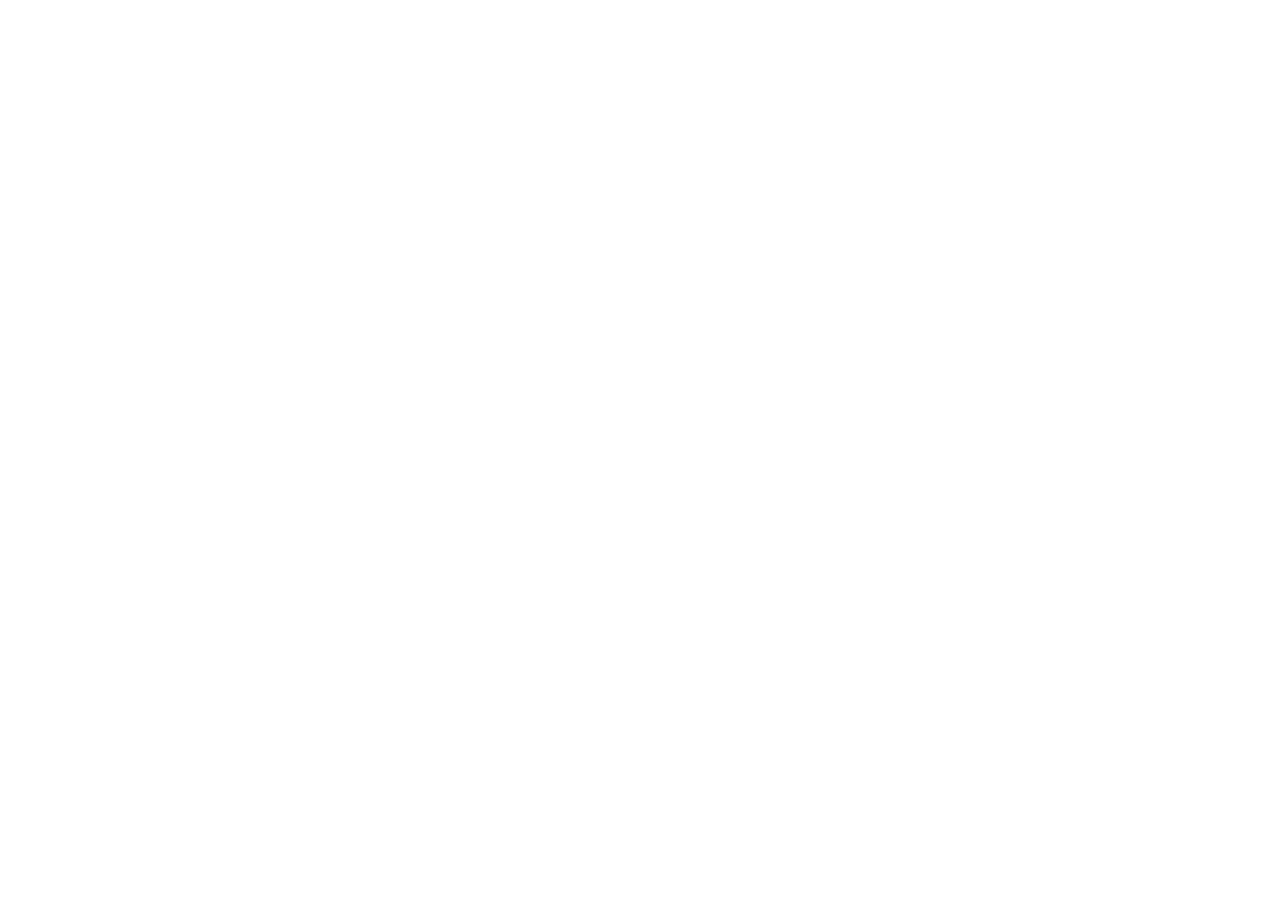
==== index.html @ d242ec29 "feat: criar base inicial do Gestão Pro - index.html" ====
<!doctype html>
<html lang="pt-BR">
<head>
<meta charset="UTF-8"><meta name="viewport" content="width=device-width,initial-scale=1,viewport-fit=cover">
<meta name="theme-color" content="#111827"><meta name="description" content="Sistema completo para pequenos comércios">
<title>Gestão Pro — Pequenos Comércios</title>
<link rel="stylesheet" href="styles.css">
</head>
<body>
<div id="app"></div>
<script src="app.js"></script>
</body>
</html>
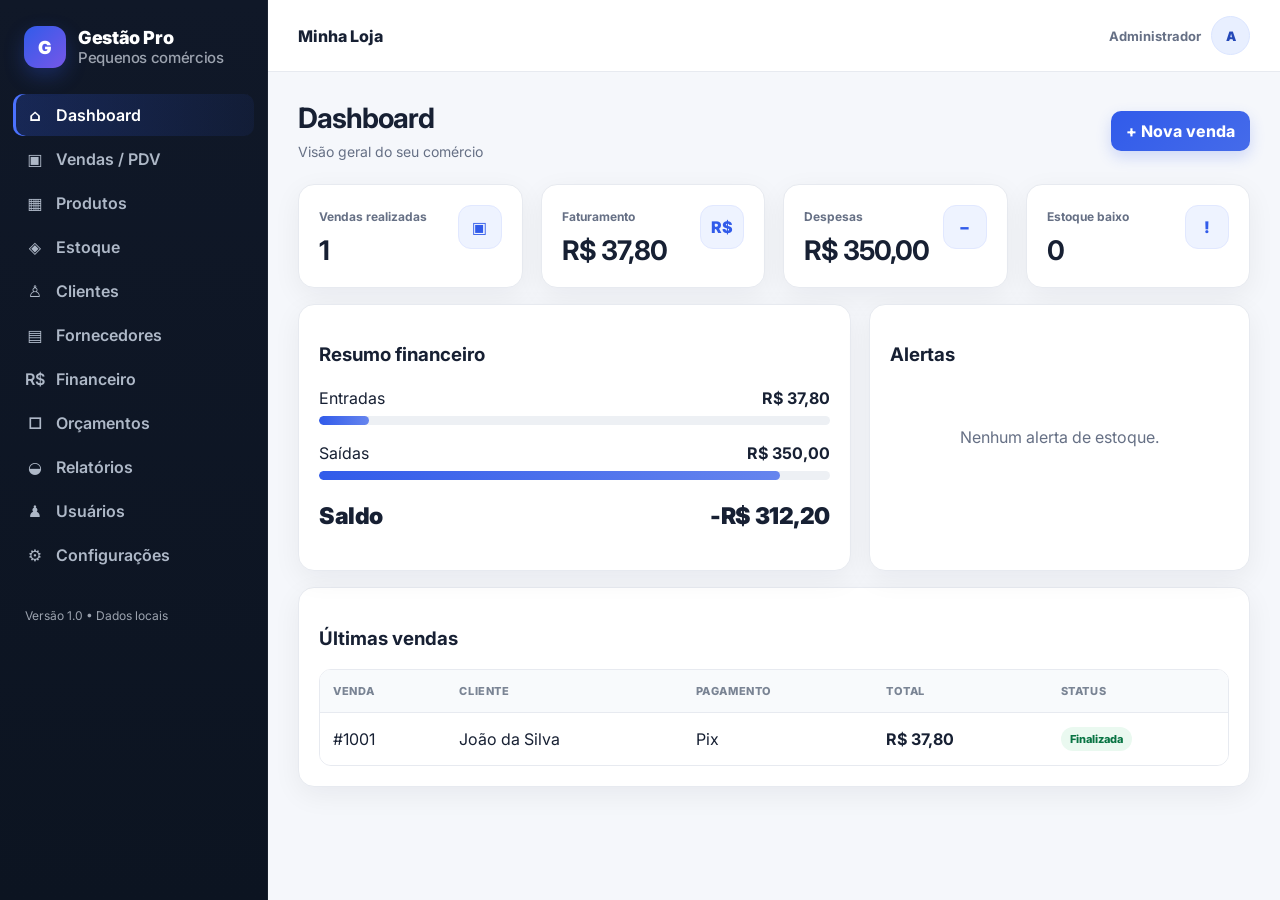
==== commit 31401b7b: "melhora metadados e carregamento visual" ====
--- a/index.html
+++ b/index.html
@@ -1,9 +1,15 @@
 <!doctype html>
 <html lang="pt-BR">
 <head>
-<meta charset="UTF-8"><meta name="viewport" content="width=device-width,initial-scale=1,viewport-fit=cover">
-<meta name="theme-color" content="#111827"><meta name="description" content="Sistema completo para pequenos comércios">
+<meta charset="UTF-8">
+<meta name="viewport" content="width=device-width,initial-scale=1,viewport-fit=cover">
+<meta name="theme-color" content="#101828">
+<meta name="description" content="Gestão Pro — sistema completo para pequenos comércios">
+<meta name="color-scheme" content="light">
 <title>Gestão Pro — Pequenos Comércios</title>
+<link rel="preconnect" href="https://fonts.googleapis.com">
+<link rel="preconnect" href="https://fonts.gstatic.com" crossorigin>
+<link href="https://fonts.googleapis.com/css2?family=Inter:wght@400;500;600;700;800;900&display=swap" rel="stylesheet">
 <link rel="stylesheet" href="styles.css">
 </head>
 <body>
--- a/styles.css
+++ b/styles.css
@@ -0,0 +1,75 @@
+:root{--bg:#f5f7fb;--panel:#fff;--panel-soft:#f8fafc;--text:#172033;--muted:#667085;--line:#e7eaf0;--primary:#315bea;--primary2:#2448c7;--danger:#dc3545;--success:#159947;--warning:#c87900;--shadow:0 8px 28px rgba(15,23,42,.06);--shadow-lg:0 18px 50px rgba(15,23,42,.12);--radius:16px;--sidebar:#101828;--sidebar-soft:#182230}
+*{box-sizing:border-box}
+html{scroll-behavior:smooth}
+body{margin:0;font-family:Inter,ui-sans-serif,system-ui,-apple-system,BlinkMacSystemFont,"Segoe UI",sans-serif;background:var(--bg);color:var(--text);-webkit-font-smoothing:antialiased}
+button,input,select,textarea{font:inherit}
+button{cursor:pointer;border:0}
+.app{min-height:100vh;display:flex}
+.sidebar{width:268px;background:linear-gradient(180deg,#101828 0%,#0c1421 100%);color:#fff;padding:18px 13px;position:fixed;inset:0 auto 0 0;z-index:20;overflow:auto;border-right:1px solid rgba(255,255,255,.05)}
+.brand{display:flex;align-items:center;gap:12px;padding:8px 11px 24px;font-weight:850;font-size:18px;letter-spacing:-.02em}
+.brand-mark{width:42px;height:42px;border-radius:13px;background:linear-gradient(135deg,#315bea,#7657e8);display:grid;place-items:center;font-weight:900;box-shadow:0 8px 20px rgba(49,91,234,.28)}
+.nav-label{font-size:10px;color:#7f8b9d;text-transform:uppercase;letter-spacing:.12em;padding:16px 12px 7px;font-weight:800}
+.nav button{width:100%;text-align:left;background:transparent;color:#aeb8c7;padding:11px 12px;border-radius:10px;margin:2px 0;display:flex;gap:11px;align-items:center;font-weight:600;transition:.18s}
+.nav button:hover{background:rgba(255,255,255,.055);color:#fff;transform:translateX(2px)}
+.nav button.active{background:linear-gradient(90deg,rgba(49,91,234,.24),rgba(49,91,234,.08));color:#fff;box-shadow:inset 3px 0 0 #4b72ff}
+.main{margin-left:268px;min-width:0;flex:1}
+.topbar{height:72px;background:rgba(255,255,255,.94);backdrop-filter:blur(16px);border-bottom:1px solid var(--line);display:flex;align-items:center;justify-content:space-between;padding:0 30px;position:sticky;top:0;z-index:10}
+.menu-mobile{display:none}
+.content{padding:30px;max-width:1680px;margin:auto}
+.page-head{display:flex;justify-content:space-between;gap:20px;align-items:center;margin-bottom:24px}
+.page-head h1{margin:0;font-size:28px;line-height:1.2;letter-spacing:-.035em}
+.page-head p{margin:7px 0 0;color:var(--muted);font-size:14px}
+.actions{display:flex;gap:9px;flex-wrap:wrap}
+.btn{padding:10px 15px;border-radius:10px;background:#eef1f5;color:#273142;font-weight:750;transition:.18s;box-shadow:0 1px 1px rgba(15,23,42,.03)}
+.btn:hover{transform:translateY(-1px);filter:brightness(.98)}
+.btn.primary{background:linear-gradient(135deg,var(--primary),#456bea);color:#fff;box-shadow:0 6px 15px rgba(49,91,234,.2)}
+.btn.primary:hover{background:linear-gradient(135deg,var(--primary2),var(--primary))}
+.btn.danger{background:#fff0f1;color:#b42333}.btn.success{background:#ecfdf3;color:#087443}.btn.warning{background:#fff7e8;color:#9a5b00}
+.grid{display:grid;gap:18px}
+.stats{grid-template-columns:repeat(4,minmax(0,1fr))}
+.card{background:var(--panel);border:1px solid var(--line);border-radius:var(--radius);box-shadow:var(--shadow);padding:20px;transition:box-shadow .18s,border-color .18s}
+.card:hover{box-shadow:0 12px 34px rgba(15,23,42,.075);border-color:#dde2eb}
+.stat{display:flex;justify-content:space-between;align-items:flex-start;min-height:86px}
+.stat small{color:var(--muted);font-size:12px;font-weight:700}
+.stat strong{display:block;font-size:27px;letter-spacing:-.035em;margin-top:9px}
+.stat-icon{width:44px;height:44px;border-radius:13px;background:#eef3ff;color:var(--primary);display:grid;place-items:center;font-weight:850;border:1px solid #e1e8ff}
+.two{grid-template-columns:1.45fr 1fr}
+.three{grid-template-columns:repeat(3,1fr)}
+.table-wrap{overflow:auto;border:1px solid var(--line);border-radius:12px}
+.table{width:100%;border-collapse:separate;border-spacing:0;min-width:700px;background:#fff}
+.table th,.table td{padding:14px 13px;border-bottom:1px solid var(--line);text-align:left}
+.table th{font-size:11px;color:#7a8494;text-transform:uppercase;letter-spacing:.055em;background:#f8fafc;font-weight:800;white-space:nowrap}
+.table tr:last-child td{border-bottom:0}
+.table tbody tr:hover td{background:#fbfcfe}
+.badge{display:inline-flex;align-items:center;padding:5px 9px;border-radius:999px;font-size:11px;font-weight:800;white-space:nowrap}
+.badge.success{background:#eaf9f0;color:#087443}.badge.warning{background:#fff5dd;color:#8a5700}.badge.danger{background:#fff0f1;color:#a61b2b}.badge.info{background:#edf3ff;color:#2448b8}
+.muted{color:var(--muted)}
+.form-grid{display:grid;grid-template-columns:repeat(2,minmax(0,1fr));gap:15px}
+.field label{display:block;font-size:12px;color:#475467;font-weight:750;margin-bottom:7px}
+.field input,.field select,.field textarea{width:100%;padding:11px 12px;border:1px solid #d9dee8;border-radius:10px;background:#fff;color:var(--text);outline:none;transition:.16s}
+.field input::placeholder,.field textarea::placeholder{color:#98a2b3}
+.field input:hover,.field select:hover,.field textarea:hover{border-color:#c5ccd8}
+.field input:focus,.field select:focus,.field textarea:focus{border-color:var(--primary);box-shadow:0 0 0 3px rgba(49,91,234,.12)}
+.field.full{grid-column:1/-1}
+.search{max-width:380px}
+.pos{display:grid;grid-template-columns:1.55fr .9fr;gap:18px}
+.products{display:grid;grid-template-columns:repeat(3,minmax(0,1fr));gap:13px}
+.product{border:1px solid var(--line);border-radius:14px;padding:15px;background:#fff;transition:.18s}
+.product:hover{transform:translateY(-2px);box-shadow:0 9px 25px rgba(15,23,42,.07);border-color:#d7deea}
+.product h3{margin:0 0 7px;font-size:15px;letter-spacing:-.01em}.price{font-size:19px;font-weight:900;color:#1d2939}
+.product .row{display:flex;justify-content:space-between;align-items:center;margin-top:14px}
+.cart-item{display:flex;justify-content:space-between;gap:10px;padding:12px 0;border-bottom:1px solid var(--line)}
+.qty{display:flex;align-items:center;gap:7px}.qty button{width:29px;height:29px;border-radius:8px;background:#eef1f5;color:#344054;font-weight:800}
+.total{font-size:23px;font-weight:900;display:flex;justify-content:space-between;margin:20px 0;letter-spacing:-.02em}
+.bar{height:9px;background:#edf0f4;border-radius:99px;overflow:hidden}.bar i{display:block;height:100%;background:linear-gradient(90deg,var(--primary),#6685ee);border-radius:99px}
+.empty{padding:42px;text-align:center;color:var(--muted)}
+.modal-back{position:fixed;inset:0;background:rgba(15,23,42,.58);backdrop-filter:blur(3px);z-index:50;display:grid;place-items:center;padding:18px}
+.modal{background:#fff;border:1px solid rgba(255,255,255,.5);border-radius:18px;box-shadow:var(--shadow-lg);max-width:680px;width:100%;max-height:90vh;overflow:auto;padding:24px}
+.modal-head{display:flex;justify-content:space-between;align-items:center;margin-bottom:20px}.modal-head h2{margin:0;font-size:20px;letter-spacing:-.02em}
+.close{background:#f2f4f7;color:#475467;border-radius:9px;width:35px;height:35px;font-size:17px}.close:hover{background:#e7eaf0}
+.toast{position:fixed;right:22px;bottom:22px;background:#101828;color:#fff;padding:13px 17px;border-radius:11px;z-index:100;box-shadow:var(--shadow-lg);font-weight:650}
+.user-menu{display:flex;align-items:center;gap:10px;font-size:13px;font-weight:700}.avatar{width:39px;height:39px;border-radius:50%;background:#e8efff;color:#2448b8;display:grid;place-items:center;font-weight:900;border:1px solid #dbe5ff}
+.mobile-only{display:none}
+@media(max-width:1100px){.sidebar{width:245px}.main{margin-left:245px}.stats{grid-template-columns:repeat(2,1fr)}.two,.pos{grid-template-columns:1fr}.products{grid-template-columns:repeat(2,1fr)}}
+@media(max-width:760px){.sidebar{transform:translateX(-100%);transition:.22s;box-shadow:20px 0 50px rgba(0,0,0,.18)}.sidebar.open{transform:translateX(0)}.main{margin-left:0}.topbar{height:66px;padding:0 15px}.menu-mobile{display:grid;place-items:center;background:#f1f3f7;color:#344054;border-radius:10px;width:40px;height:40px}.content{padding:20px 14px}.page-head{align-items:flex-start;flex-direction:column;margin-bottom:19px}.stats{grid-template-columns:1fr 1fr;gap:12px}.three{grid-template-columns:1fr}.form-grid{grid-template-columns:1fr}.products{grid-template-columns:1fr}.search{max-width:none;width:100%}.card{padding:16px}.mobile-only{display:block}}
+@media(max-width:450px){.stats{grid-template-columns:1fr}.topbar{height:62px}.page-head h1{font-size:23px}.actions{width:100%}.actions .btn{flex:1}.user-menu span{display:none}.table{min-width:620px}.modal{padding:19px;border-radius:15px}}
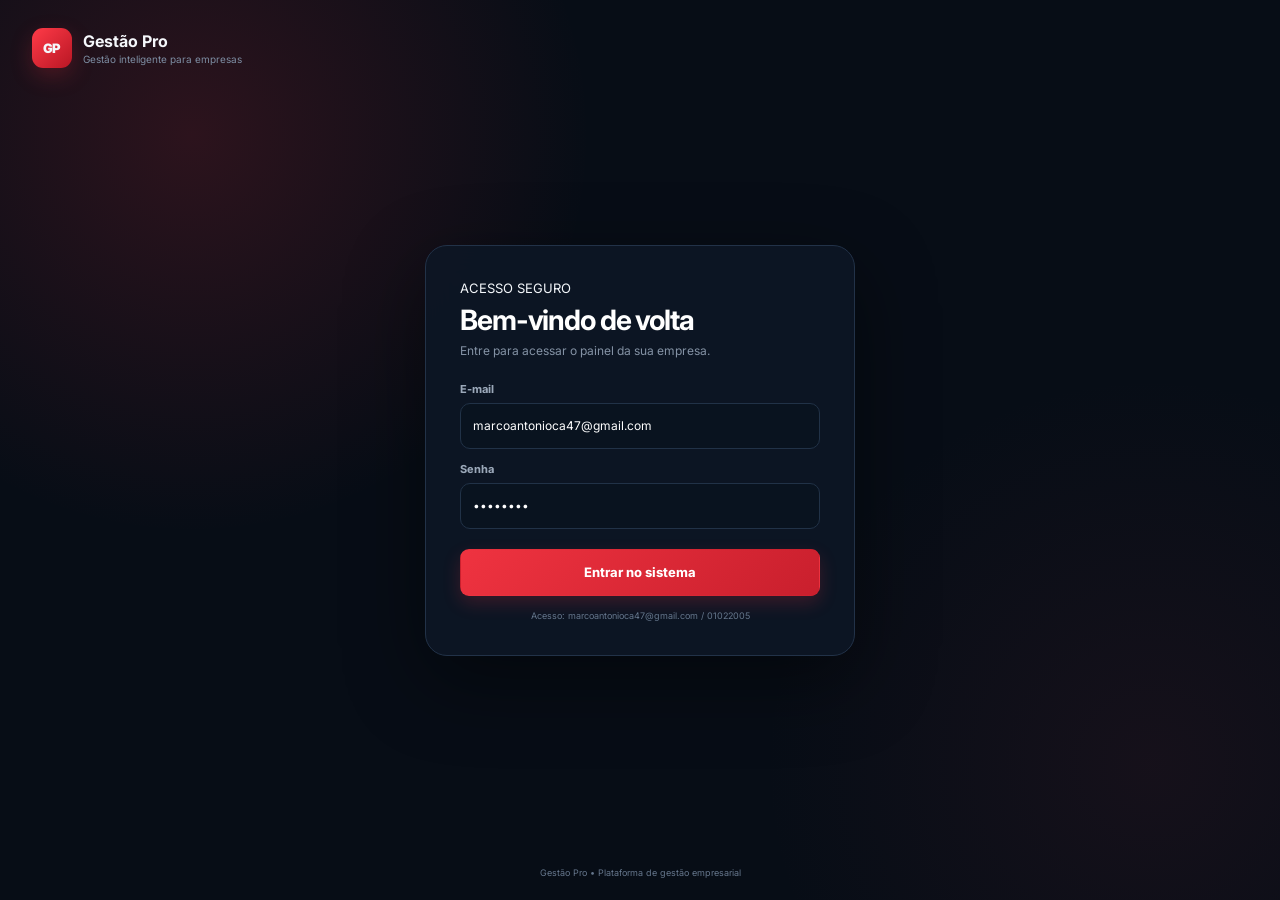
==== commit d59d1089: "Forçar tema dark e renovar cache do CSS" ====
--- a/index.html
+++ b/index.html
@@ -5,12 +5,12 @@
 <meta name="viewport" content="width=device-width,initial-scale=1,viewport-fit=cover">
 <meta name="theme-color" content="#101828">
 <meta name="description" content="Gestão Pro — sistema completo para pequenos comércios">
-<meta name="color-scheme" content="light">
+<meta name="color-scheme" content="dark">
 <title>Gestão Pro — Pequenos Comércios</title>
 <link rel="preconnect" href="https://fonts.googleapis.com">
 <link rel="preconnect" href="https://fonts.gstatic.com" crossorigin>
 <link href="https://fonts.googleapis.com/css2?family=Inter:wght@400;500;600;700;800;900&display=swap" rel="stylesheet">
-<link rel="stylesheet" href="styles.css">
+<link rel="stylesheet" href="styles.css?v=20261007-1">
 </head>
 <body>
 <div id="app"></div>
--- a/styles.css
+++ b/styles.css
@@ -73,3 +73,194 @@
 @media(max-width:1100px){.sidebar{width:245px}.main{margin-left:245px}.stats{grid-template-columns:repeat(2,1fr)}.two,.pos{grid-template-columns:1fr}.products{grid-template-columns:repeat(2,1fr)}}
 @media(max-width:760px){.sidebar{transform:translateX(-100%);transition:.22s;box-shadow:20px 0 50px rgba(0,0,0,.18)}.sidebar.open{transform:translateX(0)}.main{margin-left:0}.topbar{height:66px;padding:0 15px}.menu-mobile{display:grid;place-items:center;background:#f1f3f7;color:#344054;border-radius:10px;width:40px;height:40px}.content{padding:20px 14px}.page-head{align-items:flex-start;flex-direction:column;margin-bottom:19px}.stats{grid-template-columns:1fr 1fr;gap:12px}.three{grid-template-columns:1fr}.form-grid{grid-template-columns:1fr}.products{grid-template-columns:1fr}.search{max-width:none;width:100%}.card{padding:16px}.mobile-only{display:block}}
 @media(max-width:450px){.stats{grid-template-columns:1fr}.topbar{height:62px}.page-head h1{font-size:23px}.actions{width:100%}.actions .btn{flex:1}.user-menu span{display:none}.table{min-width:620px}.modal{padding:19px;border-radius:15px}}
+
+/* Corporate SaaS refinement */
+:root{--primary:#2563eb;--primary2:#1d4ed8;--bg:#f4f6fa;--panel:#fff;--text:#111827;--muted:#667085;--line:#e5e7eb;--sidebar:#0b1220}
+body{background:linear-gradient(180deg,#f7f8fb 0,#f3f5f9 100%);font-size:14px}
+.sidebar{width:276px;padding:18px 14px;background:linear-gradient(180deg,#0b1220 0%,#111b2d 55%,#0b1220 100%);border-right:1px solid rgba(255,255,255,.06)}
+.main{margin-left:276px}
+.brand{padding:7px 10px 20px;gap:12px}
+.brand-mark{width:43px;height:43px;border-radius:12px;background:linear-gradient(135deg,#3b82f6,#7c3aed);font-size:13px;letter-spacing:-.06em}
+.brand-copy{display:flex;flex-direction:column;gap:2px;line-height:1.1}
+.brand-copy strong{font-size:17px;letter-spacing:-.03em}.brand-copy small{font-size:10px;color:#8d9aad;font-weight:600}
+.sidebar-company{display:flex;align-items:center;gap:10px;margin:4px 3px 14px;padding:11px;border:1px solid rgba(255,255,255,.08);background:rgba(255,255,255,.035);border-radius:12px}
+.sidebar-company small{display:block;color:#77859a;font-size:8px;letter-spacing:.1em;font-weight:800}.sidebar-company b{display:block;color:#e8edf5;font-size:12px;margin-top:3px;max-width:180px;white-space:nowrap;overflow:hidden;text-overflow:ellipsis}.company-dot{width:8px;height:8px;border-radius:50%;background:#22c55e;box-shadow:0 0 0 4px rgba(34,197,94,.12);flex:none}
+.nav-label{font-size:9px;color:#66758b;padding:15px 10px 6px;letter-spacing:.14em}
+.nav button{height:43px;padding:9px 11px;margin:2px 0;color:#98a5b8;border-radius:10px;font-size:13px}
+.nav button:hover{background:rgba(255,255,255,.055);color:#fff;transform:none}
+.nav button.active{background:linear-gradient(90deg,rgba(59,130,246,.2),rgba(59,130,246,.07));box-shadow:inset 3px 0 0 #4d82ff;color:#fff}
+.nav-icon{width:27px;height:27px;border-radius:8px;display:grid;place-items:center;background:rgba(255,255,255,.035);font-size:13px;color:#aebbd0}
+.nav button.active .nav-icon{background:rgba(59,130,246,.2);color:#fff}
+.sidebar-footer{margin:20px 3px 0;padding:12px;border-top:1px solid rgba(255,255,255,.07);display:flex;gap:9px;align-items:center;color:#8b98ab}
+.sidebar-footer b{display:block;color:#cbd5e1;font-size:11px}.sidebar-footer small{display:block;font-size:9px;margin-top:2px}.status-dot{width:7px;height:7px;border-radius:50%;background:#22c55e;box-shadow:0 0 0 4px rgba(34,197,94,.1);flex:none}
+.topbar{height:76px;padding:0 34px;background:rgba(255,255,255,.86);box-shadow:0 1px 0 rgba(16,24,40,.03)}
+.topbar-left,.topbar-right{display:flex;align-items:center;gap:14px}.breadcrumb{display:flex;align-items:center;gap:9px;font-size:12px}.breadcrumb span{color:#98a2b3}.breadcrumb b{color:#d0d5dd}.breadcrumb strong{color:#344054}
+.top-icon{position:relative;width:38px;height:38px;border-radius:10px;background:#f8fafc;color:#667085;border:1px solid #eaecf0;font-size:18px}.top-icon i{position:absolute;width:6px;height:6px;background:#ef4444;border-radius:50%;top:8px;right:8px;border:1px solid #fff}
+.user-menu{padding-left:12px;border-left:1px solid #eaecf0}.user-meta{display:flex;flex-direction:column;gap:2px}.user-meta b{font-size:12px;color:#344054}.user-meta small{font-size:10px;color:#98a2b3;font-weight:500}.chevron{color:#98a2b3;margin-left:3px}
+.content{padding:34px;max-width:1720px}
+.page-head{margin-bottom:22px;align-items:flex-end}.title-area .eyebrow,.card-title .eyebrow,.welcome-strip .eyebrow{display:block;color:#64748b;font-size:9px;font-weight:850;letter-spacing:.14em;margin-bottom:6px}.page-head h1{font-size:30px;font-weight:800}.page-head p{font-size:13px}
+.actions{gap:8px}.btn{border:1px solid #e4e7ec;padding:9px 14px;border-radius:9px;font-size:12px}.btn.primary{border-color:transparent}
+.welcome-strip{display:flex;justify-content:space-between;align-items:center;background:linear-gradient(135deg,#172554,#1e3a8a);color:#fff;border-radius:17px;padding:22px 25px;margin-bottom:18px;box-shadow:0 14px 35px rgba(30,58,138,.14);position:relative;overflow:hidden}.welcome-strip:after{content:"";position:absolute;width:220px;height:220px;border-radius:50%;right:90px;top:-150px;background:rgba(255,255,255,.07)}.welcome-strip h2{margin:0;font-size:20px;letter-spacing:-.03em}.welcome-strip p{margin:5px 0 0;color:#c7d2fe;font-size:12px}.welcome-strip .eyebrow{color:#93c5fd}.quick-date{position:relative;z-index:1;text-align:right;color:#93c5fd;font-size:10px}.quick-date b{color:#fff;font-size:12px}
+.stats{gap:14px}.stat{min-height:112px;padding:18px}.stat-copy{display:flex;flex-direction:column}.stat strong{font-size:24px}.stat-trend{margin-top:8px;color:#98a2b3;font-size:9px;font-weight:600}.stat-icon{width:42px;height:42px;border-radius:11px}
+.card{border-radius:15px;box-shadow:0 4px 20px rgba(16,24,40,.045);padding:19px}.card h3{margin:0;font-size:14px;letter-spacing:-.015em}.card-title{display:flex;justify-content:space-between;align-items:flex-start;margin-bottom:15px}.period-pill,.alert-count{padding:5px 8px;border-radius:999px;background:#f2f4f7;color:#667085;font-size:9px;font-weight:750}.alert-count{background:#fff1f2;color:#be123c}
+.dashboard-main{grid-template-columns:1.4fr 1fr}.financial-card{min-height:245px}.finance-number{font-size:31px;font-weight:850;letter-spacing:-.04em;margin:7px 0 20px}.finance-number small{display:block;font-size:10px;color:#98a2b3;font-weight:600;letter-spacing:0;margin-top:4px}.finance-lines{display:grid;grid-template-columns:1fr 1fr;gap:14px;margin-bottom:14px}.finance-lines>div{display:flex;justify-content:space-between;padding:10px 0;border-top:1px solid #f0f2f5;font-size:11px}.legend-dot{display:inline-block;width:7px;height:7px;border-radius:50%;margin-right:6px}.legend-dot.in{background:#22c55e}.legend-dot.out{background:#f97316}.bar.large{height:7px}
+.alert-row{display:flex;align-items:center;gap:10px;padding:10px 0;border-bottom:1px solid #f0f2f5}.alert-row>div{flex:1}.alert-row b,.alert-row small{display:block}.alert-row b{font-size:11px}.alert-row small{color:#98a2b3;font-size:9px;margin-top:3px}.alert-icon{width:27px;height:27px;border-radius:8px;display:grid;place-items:center;background:#fff7ed;color:#c2410c;font-weight:900;font-size:11px}.alert-row .btn{padding:6px 9px;font-size:10px}
+.recent-card{overflow:hidden}.recent-card .table-wrap{margin-top:3px}
+.table-wrap{border-radius:11px}.table th{padding:12px 13px;font-size:9px}.table td{padding:13px;font-size:12px}.table{min-width:680px}
+.form-grid{gap:14px}.field label{font-size:11px}.field input,.field select,.field textarea{border-radius:9px;font-size:12px}
+.modal-back{background:rgba(2,6,23,.64);backdrop-filter:blur(7px)}.modal{border-radius:17px;padding:24px;max-width:720px}
+@media(max-width:1100px){.sidebar{width:250px}.main{margin-left:250px}.dashboard-main{grid-template-columns:1fr}}
+@media(max-width:760px){.sidebar{width:276px}.main{margin-left:0}.topbar{padding:0 15px}.breadcrumb span,.breadcrumb b{display:none}.content{padding:22px 14px}.welcome-strip{align-items:flex-start;gap:18px;padding:19px}.quick-date{display:none}.user-meta,.chevron{display:none}.top-icon{display:none}.page-head h1{font-size:25px}}
+
+.checkout-card{position:sticky;top:94px;align-self:start}.checkout-fields{margin:12px 0 4px;gap:10px}.checkout-fields .field input,.checkout-fields .field select{background:#f8fafc}.checkout-button{height:48px;font-size:13px;font-weight:800;letter-spacing:-.01em}
+.goal-card{background:linear-gradient(135deg,#fff,#f8faff);overflow:hidden}.goal-head{display:flex;justify-content:space-between;align-items:flex-end;margin:16px 0}.goal-head strong{display:block;font-size:32px;letter-spacing:-.04em}.goal-head b{display:block;font-size:17px}.goal-head small{display:block;color:#98a2b3;font-size:10px;margin-top:3px}.goal-foot{display:flex;justify-content:space-between;margin-top:9px;color:#667085;font-size:10px;font-weight:700}
+@media(max-width:760px){.checkout-card{position:static}.checkout-fields{grid-template-columns:1fr}}
+
+.login-shell{min-height:100vh;display:grid;place-items:center;background:radial-gradient(circle at 20% 10%,#dbeafe 0,transparent 30%),radial-gradient(circle at 90% 90%,#e9d5ff 0,transparent 28%),#f4f6fa;padding:24px;position:relative}
+.login-brand{position:absolute;top:28px;left:32px;display:flex;align-items:center;gap:11px;color:#111827}.login-brand b{display:block;font-size:16px}.login-brand small{display:block;color:#667085;font-size:10px;margin-top:2px}
+.login-card{width:min(430px,100%);background:rgba(255,255,255,.92);border:1px solid rgba(255,255,255,.8);border-radius:22px;padding:34px;box-shadow:0 24px 70px rgba(15,23,42,.12);backdrop-filter:blur(16px)}
+.login-card h1{font-size:28px;letter-spacing:-.04em;margin:7px 0 6px}.login-card>p{color:#667085;font-size:12px;margin:0 0 24px}.login-card .field label{font-size:11px}.login-card .field input{height:46px;border-radius:10px;background:#fbfcfe}.login-button{width:100%;height:47px;margin-top:20px;font-size:13px}.login-hint{display:block;text-align:center;color:#98a2b3;font-size:9px;margin-top:14px}.login-footer{position:absolute;bottom:22px;color:#98a2b3;font-size:9px}
+.logout-btn{margin-left:5px;padding:6px 9px;font-size:10px}
+@media(max-width:600px){.login-brand{top:20px;left:20px}.login-card{padding:27px 22px}.login-card h1{font-size:24px}.login-footer{display:none}}
+
+
+/* Barcode / scanner */
+.barcode-search{display:flex;align-items:flex-end;gap:10px}.barcode-search .field{min-width:0}.field-hint{display:block;margin-top:6px;color:#98a2b3;font-size:10px;line-height:1.45}.barcode-value{font-family:ui-monospace,SFMono-Regular,Menlo,monospace;font-size:11px;color:#344054;letter-spacing:.04em;white-space:nowrap}.barcode-search .btn{height:39px;white-space:nowrap}
+@media(max-width:600px){.barcode-search{flex-direction:column;align-items:stretch}.barcode-search .btn{width:100%}}
+
+/* Professional POS */
+.pro-pos{align-items:start}.pdv-products{min-width:0}.pdv-toolbar{display:grid;grid-template-columns:minmax(0,1.45fr) minmax(300px,.75fr);gap:12px;align-items:end}.pdv-search-wrap{position:relative}.pdv-search-icon{position:absolute;left:13px;bottom:10px;color:#98a2b3;font-size:20px;z-index:1}.pdv-main-search{width:100%;height:42px;padding:0 14px 0 39px;border:1px solid #d9dee8;border-radius:10px;outline:none;font-size:12px;background:#fbfcfe}.pdv-main-search:focus{border-color:var(--primary);box-shadow:0 0 0 3px rgba(49,91,234,.12)}.pdv-scan-wrap{display:grid;grid-template-columns:1fr auto;gap:8px;position:relative}.pdv-scan-wrap label{grid-column:1/-1;font-size:10px;font-weight:800;color:#475467;margin-bottom:-3px}.pdv-scanner{height:42px;width:100%;padding:0 12px;border:1px solid #cbd5e1;border-radius:10px;background:#f8fafc;outline:none;font-family:ui-monospace,SFMono-Regular,Menlo,monospace;font-size:12px}.pdv-scanner:focus{border-color:#2563eb;box-shadow:0 0 0 3px rgba(37,99,235,.12);background:#fff}.pdv-scan-wrap .btn{height:42px;white-space:nowrap}.pdv-shortcuts{display:flex;gap:7px;flex-wrap:wrap;margin:10px 0 13px}.pdv-shortcuts span{padding:5px 8px;border-radius:7px;background:#f6f7f9;color:#7b8493;font-size:9px;font-weight:700}.pdv-categories{display:flex;gap:7px;overflow:auto;padding-bottom:3px;margin-bottom:14px}.category-chip{border:1px solid #e2e6ec;background:#fff;color:#667085;border-radius:999px;padding:7px 12px;font-size:10px;font-weight:800;white-space:nowrap}.category-chip:hover{border-color:#bfd0ff;color:#2448b8}.category-chip.active{background:#eef3ff;border-color:#cbd9ff;color:#1d4ed8}.pdv-grid{grid-template-columns:repeat(3,minmax(0,1fr));max-height:calc(100vh - 310px);overflow:auto;padding:2px}.pdv-product{padding:14px}.pdv-product-top{display:flex;justify-content:space-between;align-items:center;gap:8px;margin-bottom:10px}.pdv-category{font-size:9px;color:#667085;font-weight:800;text-transform:uppercase;letter-spacing:.05em}.stock-pill{font-size:8px;font-weight:850;border-radius:999px;padding:4px 7px}.stock-pill.ok{background:#ecfdf3;color:#087443}.stock-pill.low{background:#fff7e8;color:#9a5b00}.stock-pill.out{background:#fff0f1;color:#b42333}.pdv-product h3{font-size:14px;margin:0 0 5px}.pdv-product .barcode-value{display:block;overflow:hidden;text-overflow:ellipsis}.pdv-product.out{opacity:.65}.pdv-checkout{padding:18px}.pdv-checkout-head{display:flex;align-items:flex-start;justify-content:space-between;margin-bottom:12px}.pdv-checkout-head h3{margin:0;font-size:16px}.pdv-cart-count{background:#eef3ff;color:#2448b8;border-radius:999px;padding:6px 9px;font-size:9px;font-weight:850}.pdv-cart{max-height:330px;overflow:auto}.pdv-cart-item{align-items:center;display:grid;grid-template-columns:minmax(0,1fr) auto auto;gap:10px}.cart-item-info{min-width:0}.cart-item-info b,.cart-item-info small{display:block}.cart-item-info b{font-size:11px;white-space:nowrap;overflow:hidden;text-overflow:ellipsis}.cart-item-info small{font-size:9px;color:#98a2b3;margin-top:3px}.remove-item{width:29px;height:29px;border-radius:8px;background:#fff0f1;color:#b42333;font-weight:900}.pdv-adjust{display:grid;grid-template-columns:1fr 1fr;gap:10px;margin-top:14px}.discount-input{display:grid;grid-template-columns:1fr 70px}.discount-input input,.discount-input select{height:39px;border:1px solid #d9dee8;background:#fff;padding:0 10px;font-size:11px;outline:none}.discount-input input{border-radius:9px 0 0 9px}.discount-input select{border-left:0;border-radius:0 9px 9px 0}.pdv-summary{margin-top:14px;padding-top:12px;border-top:1px solid var(--line)}.pdv-summary>div{display:flex;justify-content:space-between;padding:5px 0;font-size:11px;color:#667085}.pdv-summary .discount-text{color:#b42333}.pdv-summary .grand-total{padding:12px 0 5px;margin-top:4px;border-top:1px dashed #d9dee8;color:#111827;font-size:13px}.pdv-summary .grand-total strong{font-size:26px;letter-spacing:-.04em}.change-row.positive{color:#087443}.change-row.negative{color:#b42333}.pdv-finalize{height:49px;margin-top:10px;font-size:13px}.pdv-finalize:disabled{opacity:.5;cursor:not-allowed;transform:none}.pdv-clear{width:100%;margin-top:8px;background:#f8fafc}.pdv-empty{padding:30px 15px}.pdv-empty small{font-size:10px;color:#98a2b3}.barcode-value{font-family:ui-monospace,SFMono-Regular,Menlo,monospace}.pdv-checkout .checkout-fields{margin-bottom:4px}
+@media(max-width:1200px){.pdv-grid{grid-template-columns:repeat(2,minmax(0,1fr))}.pdv-toolbar{grid-template-columns:1fr}.pdv-scan-wrap{grid-template-columns:1fr auto}}
+@media(max-width:760px){.pdv-grid{grid-template-columns:1fr;max-height:none}.pdv-toolbar{gap:10px}.pdv-scan-wrap{grid-template-columns:1fr}.pdv-scan-wrap .btn{width:100%}.pdv-shortcuts{display:none}.pdv-adjust{grid-template-columns:1fr}.pdv-cart{max-height:none}.pdv-cart-item{grid-template-columns:minmax(0,1fr) auto}.pdv-cart-item>strong{grid-column:2;grid-row:1}.pdv-cart-item .qty{grid-column:1;grid-row:2;justify-content:flex-start}.pro-pos{gap:14px}}
+
+.cash-close-box,.cash-open-box{display:grid;gap:12px}.cash-close-box>div:not(.field),.cash-open-box>div:not(.field){display:flex;justify-content:space-between;align-items:center;padding:11px 13px;border:1px solid var(--line);border-radius:10px;background:#f8fafc;font-size:11px}.cash-close-total{background:#eef3ff!important;border-color:#d6e0ff!important}.cash-close-total strong{font-size:20px}.actions{display:flex;gap:8px;align-items:center;flex-wrap:wrap}.actions .btn:disabled{opacity:.45;cursor:not-allowed}
+
+.activity-list{display:grid;gap:2px}.activity-item{display:flex;align-items:center;justify-content:space-between;padding:11px 4px;border-bottom:1px solid var(--line)}.activity-item:last-child{border-bottom:0}.activity-item b,.activity-item span{display:block}.activity-item span{font-size:10px;color:var(--muted);margin-top:3px}.activity-item strong{font-size:14px}.activity-item .positive{color:#087443}.activity-item .negative{color:#b42333}.table td small.barcode-value{display:block;margin-top:3px;font-size:8px;color:#98a2b3}.badge.danger{background:#fff0f1;color:#b42333}
+
+.product-form .full{grid-column:1/-1}.product-form textarea{width:100%;resize:vertical}.product-form input[readonly]{background:#f3f6fb;font-weight:800;color:var(--primary)}.table td small{display:block;color:var(--muted);font-size:9px;margin-top:3px}.category-strip{display:flex;gap:7px;align-items:center;flex-wrap:wrap;margin-top:14px}.category-chip{border:1px solid var(--line);background:#f8fafc;border-radius:999px;padding:7px 11px;font-size:10px;font-weight:700;cursor:pointer}.category-chip:hover{border-color:#cbd5ff;background:#eef3ff}
+
+.customer-avatar{width:34px;height:34px;border-radius:10px;display:inline-grid;place-items:center;background:#eef3ff;color:var(--primary);font-weight:900;margin-right:8px}.customer-meta{display:flex;align-items:center}.customer-meta small{font-size:9px;color:var(--muted)}
+
+/* Financeiro profissional */
+.finance-flow{display:grid;gap:9px;margin-top:16px}.finance-flow-row,.finance-result{display:flex;justify-content:space-between;align-items:center;gap:12px}.finance-result{margin-top:8px;padding:13px;border:1px solid var(--line);border-radius:12px;background:#f8fafc}.finance-result strong{font-size:18px}.finance-kpis h3{margin:8px 0 2px;font-size:24px}.finance-kpis small{color:var(--muted)}.positive{color:#16834b}.negative{color:#c63b45}.finance-lines>div{padding:11px 0;border-bottom:1px solid var(--line)}.finance-lines>div:last-child{border-bottom:0}
+
+/* Contas profissional */
+.account-toolbar{display:grid;grid-template-columns:1fr 180px;gap:10px;margin-top:14px}.account-toolbar .input{min-width:0}.table td small{display:block;color:var(--muted);font-size:9px;margin-top:3px}@media(max-width:760px){.account-toolbar{grid-template-columns:1fr}.grid.two{grid-template-columns:1fr}}
+
+/* Orçamentos profissional */
+.quote-item{display:grid;grid-template-columns:1fr auto auto;align-items:center;gap:12px;padding:11px 0;border-bottom:1px solid var(--line)}.quote-item small{display:block;color:var(--muted);margin-top:3px}.quote-total{display:grid;grid-template-columns:1fr auto;gap:8px;margin-top:14px;padding-top:14px;border-top:1px solid var(--line)}.quote-total strong{font-size:22px}.quote-total span:nth-of-type(2){font-weight:800}.quote-total b,.quote-total strong{justify-self:end}@media(max-width:760px){.quote-item{grid-template-columns:1fr auto}.quote-item .btn{grid-column:2;grid-row:1}}
+
+/* Metas e indicadores */
+.goal-overview{display:flex;justify-content:space-between;align-items:center;gap:18px;margin-top:16px;background:linear-gradient(135deg,#ffffff,#f5f8ff)}
+.goal-overview h3{margin:5px 0 4px;font-size:18px}.goal-overview p{margin:0;max-width:720px}.goal-overview-badge{padding:8px 12px;border:1px solid #dbe4ff;border-radius:999px;background:#eef3ff;color:var(--primary);font-size:10px;font-weight:800;white-space:nowrap}
+.goal-list{display:grid;grid-template-columns:repeat(2,minmax(0,1fr));gap:14px;margin-top:16px}.goal-card-pro{min-width:0}.goal-card-top{display:flex;justify-content:space-between;align-items:flex-start;gap:12px}.goal-card-top h3{margin:5px 0 3px}.goal-card-top small{font-size:9px}.goal-values{display:grid;grid-template-columns:repeat(3,1fr);gap:9px;margin:18px 0 12px}.goal-values div{padding:10px 11px;border:1px solid var(--line);border-radius:10px;background:#f8fafc}.goal-values small{display:block;color:var(--muted);font-size:9px}.goal-values strong{display:block;margin-top:4px;font-size:16px}.goal-card-pro .bar{overflow:hidden}.goal-card-pro .goal-foot{margin-top:10px}.danger-btn{border-color:#f1c8cc;color:#c63b45;background:#fff7f7}.danger-btn:hover{background:#fff0f0;border-color:#e9aab0}
+@media(max-width:900px){.goal-list{grid-template-columns:1fr}}
+@media(max-width:760px){.goal-overview{align-items:flex-start;flex-direction:column}.goal-values{grid-template-columns:1fr 1fr}.goal-values div:last-child{grid-column:1/-1}}
+
+/* Relatórios profissionais */
+.report-toolbar{display:flex;justify-content:space-between;align-items:center;gap:14px;margin-top:16px}.report-toolbar h3{margin:4px 0}.report-toolbar .input{width:170px}.report-grid{margin-top:16px}.report-row{display:grid;grid-template-columns:1fr 55px;gap:5px;align-items:center;padding:12px 0;border-bottom:1px solid var(--line)}.report-row:last-child{border-bottom:0}.report-row small{display:block;color:var(--muted);font-size:9px;margin-top:3px}.report-row .bar{grid-column:1/-1}.report-row>strong{text-align:right}.report-ranking{display:grid;grid-template-columns:34px 1fr auto;gap:10px;align-items:center;padding:12px 0;border-bottom:1px solid var(--line)}.report-ranking:last-child{border-bottom:0}.report-ranking small{display:block;color:var(--muted);font-size:9px;margin-top:3px}.rank{width:28px;height:28px;border-radius:8px;background:#eef3ff;color:var(--primary);display:grid;place-items:center;font-weight:900}.report-summary{display:grid;gap:0}.report-summary div{display:flex;justify-content:space-between;align-items:center;padding:14px 0;border-bottom:1px solid var(--line)}.report-summary div:last-child{border-bottom:0}.report-summary span{color:var(--muted);font-size:11px}.report-summary b{font-size:14px}.report-kpis{margin-top:16px}@media(max-width:760px){.report-toolbar{align-items:stretch;flex-direction:column}.report-toolbar .input{width:100%}.report-grid{grid-template-columns:1fr}}
+
+/* Dashboard Executivo */
+.executive-toolbar{display:flex;justify-content:space-between;align-items:center;gap:14px;margin:0 0 16px;padding:13px 15px;background:#fff;border:1px solid var(--line);border-radius:14px;box-shadow:0 5px 18px rgba(16,24,40,.04)}
+.executive-toolbar>div{display:flex;align-items:center;gap:12px}.executive-toolbar b{font-size:13px;text-transform:capitalize}.executive-toolbar .input{width:210px;margin:0}
+.executive-stats{grid-template-columns:repeat(6,1fr)}.executive-stats .stat strong{font-size:20px}.dashboard-executive-main{align-items:stretch}
+.executive-result{padding:8px 0 14px}.executive-result strong{display:block;font-size:30px;letter-spacing:-.8px}.executive-result small{color:var(--muted)}
+.dashboard-bars{display:flex;align-items:flex-end;gap:10px;height:210px;padding:22px 5px 0;overflow-x:auto}.dash-bar-col{min-width:46px;display:flex;flex-direction:column;align-items:center;justify-content:flex-end;height:100%;gap:5px}.dash-bar-col b{font-size:8px;color:var(--muted);white-space:nowrap}.dash-bar-col i{display:block;width:26px;min-height:8px;border-radius:7px 7px 3px 3px;background:linear-gradient(180deg,#315bea,#7a96ff);box-shadow:0 5px 12px rgba(49,91,234,.18)}.dash-bar-col small{font-size:9px;color:var(--muted)}
+.executive-ranking{display:grid;grid-template-columns:28px 1fr 38px;align-items:center;gap:10px;padding:11px 0;border-bottom:1px solid var(--line)}.executive-ranking:last-child{border-bottom:0}.executive-ranking>div{min-width:0}.executive-ranking .bar{margin-top:6px}.executive-ranking>strong{text-align:right}.goal-mini{padding:10px 0;border-bottom:1px solid var(--line)}.goal-mini:last-child{border-bottom:0}.goal-mini>div:first-child{display:flex;justify-content:space-between;gap:10px}.goal-mini span{font-weight:800;font-size:10px;color:var(--primary)}.goal-mini .bar{margin-top:7px}
+@media(max-width:1200px){.executive-stats{grid-template-columns:repeat(3,1fr)}}
+@media(max-width:760px){.executive-toolbar{align-items:stretch;flex-direction:column}.executive-toolbar>div{justify-content:space-between}.executive-toolbar .input{width:100%}.executive-stats{grid-template-columns:repeat(2,1fr)}.dashboard-bars{height:180px}.dash-bar-col i{width:22px}.executive-result strong{font-size:26px}}
+@media(max-width:450px){.executive-stats{grid-template-columns:1fr 1fr}.executive-stats .stat strong{font-size:17px}.executive-toolbar>div{align-items:flex-start;flex-direction:column;gap:3px}.dashboard-bars{gap:7px}.dash-bar-col{min-width:39px}}
+
+/* Estoque Avançado */
+.stock-priority{display:grid;grid-template-columns:32px 1fr auto auto;align-items:center;gap:10px;padding:11px 0;border-bottom:1px solid var(--line)}.stock-priority:last-child{border-bottom:0}.stock-priority small,.stock-ranking small{display:block;color:var(--muted);font-size:9px;margin-top:3px}.stock-priority strong{font-size:9px;text-transform:uppercase}.stock-priority-icon{width:28px;height:28px;border-radius:9px;display:grid;place-items:center;font-weight:900;background:#fff1f2;color:#c63b45}.stock-priority-icon.warning{background:#fff7e8;color:#b46b00}.stock-priority-icon.critical{background:#ffe7e9;color:#c63b45}.stock-ranking{display:grid;grid-template-columns:28px 1fr;gap:10px;align-items:center;padding:10px 0;border-bottom:1px solid var(--line)}.stock-ranking:last-child{border-bottom:0}.stock-ranking .bar{margin-top:6px}.stock-advanced-grid{align-items:stretch}
+@media(max-width:760px){.stock-priority{grid-template-columns:30px 1fr auto}.stock-priority .btn{grid-column:2}.stock-priority strong{font-size:8px}.stock-advanced-grid .card-title{align-items:flex-start}.stock-advanced-grid .card-title .input{max-width:100%!important}}
+
+/* ===== GESTAO PRO — DARK PREMIUM REFERENCE ===== */
+:root{
+ --bg:#070d16;--panel:#0d1624;--panel-soft:#111c2d;--text:#f4f7fb;--muted:#8794a8;
+ --line:#1d2a3b;--primary:#ef3340;--primary2:#c91f2d;--danger:#ff4d5a;--success:#19c985;
+ --warning:#f5a524;--sidebar:#07101c;--sidebar-soft:#0e1928;--shadow:0 10px 35px rgba(0,0,0,.25);
+}
+html,body{background:#070d16;color:var(--text)}
+body{background:radial-gradient(circle at 78% -10%,rgba(239,51,64,.08),transparent 28%),linear-gradient(180deg,#070d16 0,#09111d 100%);font-size:13px}
+.app{background:transparent}
+.sidebar{
+ width:248px;padding:16px 11px;background:linear-gradient(180deg,#07101c 0%,#091522 55%,#070e18 100%);
+ border-right:1px solid #182638;box-shadow:12px 0 35px rgba(0,0,0,.12)
+}
+.main{margin-left:248px}
+.brand{padding:8px 11px 18px}.brand-mark{width:40px;height:40px;border-radius:11px;background:linear-gradient(135deg,#ff3b48,#b91624);box-shadow:0 8px 22px rgba(239,51,64,.22)}
+.brand-copy strong{color:#fff;font-size:17px}.brand-copy small{color:#718096}
+.sidebar-company{background:rgba(255,255,255,.025);border-color:#1b2a3c}.sidebar-company small{color:#66768b}.sidebar-company b{color:#e8edf5}.company-dot,.status-dot{background:#20d486}
+.nav-label{color:#596a80}.nav button{color:#8e9caf;height:40px;font-size:12px}
+.nav button:hover{background:rgba(255,255,255,.045);color:#fff}
+.nav button.active{background:linear-gradient(90deg,rgba(239,51,64,.24),rgba(239,51,64,.07));box-shadow:inset 3px 0 #ef3340;color:#fff}
+.nav-icon{background:rgba(255,255,255,.035);color:#8e9caf}.nav button.active .nav-icon{background:rgba(239,51,64,.18);color:#fff}
+.sidebar-footer{border-top-color:#172638}.sidebar-footer b{color:#d9e1eb}.sidebar-footer small{color:#65758a}
+
+.topbar{height:68px;padding:0 24px;background:rgba(7,13,22,.9);border-bottom:1px solid #182638;box-shadow:0 5px 25px rgba(0,0,0,.12)}
+.breadcrumb span{color:#64748b}.breadcrumb b{color:#304052}.breadcrumb strong{color:#dbe4ef}
+.top-icon{background:#0d1725;border-color:#1c2b3d;color:#aab7c8}.user-menu{border-left-color:#1c2b3d}.user-meta b{color:#e8edf5}.user-meta small,.chevron{color:#77879b}
+.avatar{background:#182538;color:#fff;border-color:#26374c}
+.menu-mobile{background:#101c2b;color:#e5ebf3}
+
+.content{padding:27px;max-width:1740px}
+.page-head{margin-bottom:18px}.title-area .eyebrow,.card-title .eyebrow,.welcome-strip .eyebrow{color:#718096}
+.page-head h1{font-size:27px;color:#f7f9fc}.page-head p{color:#7f8da1;font-size:12px}
+.btn{background:#121e2d;color:#dbe4ef;border-color:#203044}.btn:hover{background:#182537}.btn.primary{background:linear-gradient(135deg,#f23a47,#c91f2d);box-shadow:0 7px 18px rgba(239,51,64,.2);border-color:transparent}.btn.primary:hover{background:linear-gradient(135deg,#ff4855,#b91c29)}
+.btn.success{background:rgba(25,201,133,.1);color:#55e4aa;border-color:rgba(25,201,133,.18)}.btn.warning{background:rgba(245,165,36,.1);color:#ffc35c;border-color:rgba(245,165,36,.18)}.btn.danger{background:rgba(255,77,90,.1);color:#ff7b85;border-color:rgba(255,77,90,.18)}
+
+.card,.product,.table-wrap,.executive-toolbar{
+ background:linear-gradient(180deg,#0e1827,#0c1522);border-color:#1d2b3d;box-shadow:var(--shadow);color:#e8eef6
+}
+.card:hover{border-color:#2a3a4f;box-shadow:0 14px 40px rgba(0,0,0,.28)}
+.stat{min-height:103px;padding:16px;border-radius:12px}.stat small{color:#8190a4;font-size:10px}.stat strong{font-size:21px;color:#f7f9fc}.stat-icon{background:#142236;border-color:#21344c;color:#ef4753}
+.stat-trend{color:#66778d}.stats{gap:12px}
+.table{background:#0d1725;color:#e6edf6}.table th{background:#101c2b;color:#748399;border-bottom-color:#1d2b3d}.table td{border-bottom-color:#1a2839;color:#cfd8e4}.table tbody tr:hover td{background:#111e2e}
+.table-wrap{overflow:auto}.muted{color:#7f8da1}
+.badge.success{background:rgba(25,201,133,.1);color:#52dda5}.badge.warning{background:rgba(245,165,36,.1);color:#ffc45c}.badge.danger{background:rgba(255,77,90,.1);color:#ff7b85}.badge.info{background:rgba(74,137,255,.1);color:#77a8ff}
+.field label{color:#9ba8b9}.field input,.field select,.field textarea,.input{
+ background:#0a1421;color:#e8eef6;border-color:#203044
+}.field input::placeholder,.field textarea::placeholder{color:#53647a}.field input:hover,.field select:hover,.field textarea:hover{border-color:#30445b}.field input:focus,.field select:focus,.field textarea:focus{border-color:#ef3340;box-shadow:0 0 0 3px rgba(239,51,64,.12)}
+select option{background:#0d1725;color:#fff}
+.bar{background:#182536}.bar i{background:linear-gradient(90deg,#ef3340,#ff6670)}
+.empty{color:#718096}
+.modal-back{background:rgba(1,5,10,.78)}.modal{background:#0d1725;border-color:#243449;color:#e9eff6}.close{background:#162334;color:#9eacbd}.close:hover{background:#1d2d41}
+.toast{background:#f5f7fb;color:#101828;box-shadow:0 14px 35px rgba(0,0,0,.4)}
+
+.welcome-strip{background:linear-gradient(135deg,#35131a,#571923);box-shadow:0 14px 35px rgba(239,51,64,.1);border:1px solid rgba(255,77,90,.14)}
+.welcome-strip p{color:#f3aab0}.welcome-strip .eyebrow{color:#ff7c85}
+.quick-date{color:#ff7c85}.quick-date b{color:#fff}
+.executive-toolbar{color:#dce5ef}.executive-toolbar .eyebrow{color:#697b90}.executive-toolbar b{color:#f0f4f9}
+.period-pill{background:#172435;color:#9aa9bb}.alert-count{background:rgba(255,77,90,.12);color:#ff7b85}
+.finance-number{color:#fff}.finance-number small,.finance-lines>div{color:#8a99ac}.finance-lines>div{border-top-color:#1b2a3b}
+.legend-dot.in{background:#20d486}.legend-dot.out{background:#ff6b57}
+.alert-row{border-bottom-color:#1a2839}.alert-row b{color:#e3eaf3}.alert-row small{color:#738399}.alert-icon{background:rgba(245,165,36,.1);color:#ffc15a}
+.goal-card{background:linear-gradient(135deg,#0e1827,#111b2b)}.goal-head small,.goal-foot{color:#7d8ca0}
+.goal-values div{background:#101c2b;border-color:#1d2d40}.goal-values small{color:#75859a}.goal-values strong{color:#eef3f8}
+.goal-overview{background:linear-gradient(135deg,#0e1827,#111b2b)}.goal-overview-badge{background:rgba(239,51,64,.1);border-color:rgba(239,51,64,.2);color:#ff7780}
+.report-row,.report-ranking,.report-summary div,.goal-mini,.stock-priority,.stock-ranking{border-bottom-color:#1b2a3b}
+.report-row small,.report-summary span,.report-ranking small,.stock-priority small,.stock-ranking small{color:#718096}
+.rank{background:rgba(239,51,64,.1);color:#ff6b73}
+.executive-result small{color:#7c8ba0}.executive-result strong{color:#fff}
+.dash-bar-col i{background:linear-gradient(180deg,#ef3340,#b91d2a);box-shadow:0 5px 14px rgba(239,51,64,.2)}
+.dash-bar-col b,.dash-bar-col small{color:#718096}
+.stock-priority-icon{background:rgba(255,77,90,.1);color:#ff7b85}.stock-priority-icon.warning{background:rgba(245,165,36,.1);color:#ffc35c}.stock-priority-icon.critical{background:rgba(255,77,90,.16);color:#ff6873}
+.product h3,.price{color:#eef3f8}.product{background:#0e1827}.product:hover{border-color:#304258}
+.category-chip{background:#101c2b;border-color:#203044;color:#aab7c7}.category-chip:hover{background:#182537;border-color:#ef3340}
+.pdv-main-search,.pdv-scanner{background:#0a1421;color:#e8eef6;border-color:#203044}.pdv-main-search:focus,.pdv-scanner:focus{border-color:#ef3340;box-shadow:0 0 0 3px rgba(239,51,64,.12)}
+.pdv-shortcuts span{background:#111d2c;color:#718096}
+.checkout-fields .field input,.checkout-fields .field select{background:#0a1421}
+.checkout-card{background:linear-gradient(180deg,#101c2b,#0d1725)}
+.customer-avatar{background:rgba(239,51,64,.12);color:#ff737b}.customer-meta small{color:#738399}
+.login-shell{background:radial-gradient(circle at 15% 15%,rgba(239,51,64,.16),transparent 30%),radial-gradient(circle at 90% 85%,rgba(120,40,55,.13),transparent 28%),#070d16}
+.login-brand{color:#f5f7fb}.login-brand small{color:#7d8da2}.login-card{background:rgba(13,23,37,.94);border-color:#223248;box-shadow:0 25px 80px rgba(0,0,0,.45)}.login-card h1{color:#fff}.login-card>p{color:#8492a5}.login-card .field input{background:#09131f;border-color:#213247;color:#fff}.login-footer,.login-hint{color:#66778d}
+.login-button{background:linear-gradient(135deg,#ef3340,#c91f2d)!important}
+.logout-btn{background:#111d2c}
+
+@media(max-width:760px){
+ .content{padding:20px 14px}.topbar{background:rgba(7,13,22,.96)}
+ .sidebar{box-shadow:20px 0 50px rgba(0,0,0,.45)}
+ .stats{gap:10px}.card{padding:15px}
+ .welcome-strip{border-radius:13px}.page-head h1{font-size:24px}
+}
